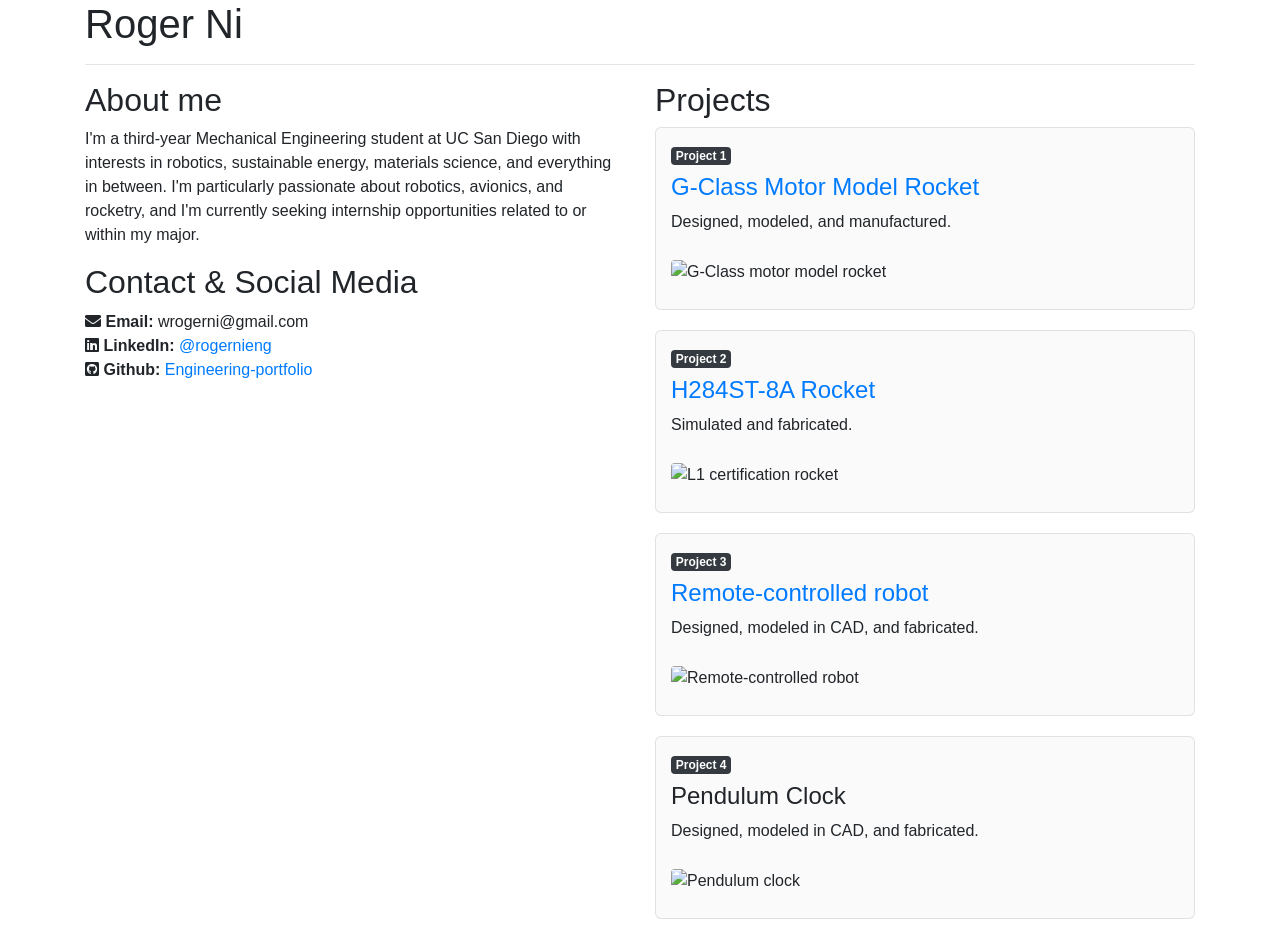
==== index.html @ e6479b38 "Update index.html" ====
<!DOCTYPE html>
<html lang="en">

<head>
    <meta charset="utf-8">
    <meta http-equiv="X-UA-Compatible" content="IE=edge">
    <meta name="viewport" content="width=device-width, initial-scale=1">
    <meta name="description" content="Roger Ni's engineering portfolio" />
    <meta property="og:type" content="website">
    <meta property="og:url" content="https://rogernieng.github.io/Engineering-portfolio/">
    <meta property="og:title" content="Roger Ni| Engineering Portfolio">
    <meta property="og:description" content="Mechanical Engineering student at UC San Diego specializing in robotics, avionics, and rocketry.">
    <meta property="og:image" content="https://rogernieng.github.io/Engineering-portfolio/images/project1mainpic.jpg">
    <title>Roger Nieng | Engineering Portfolio</title>
    <link rel="shortcut icon" type="image/png" href="images/favicon.png" />
    <link rel="stylesheet" href="https://stackpath.bootstrapcdn.com/bootstrap/4.1.3/css/bootstrap.min.css" integrity="sha384-MCw98/SFnGE8fJT3GXwEOngsV7Zt27NXFoaoApmYm81iuXoPkFOJwJ8ERdknLPMO"
        crossorigin="anonymous">
    <link rel="stylesheet" href="https://use.fontawesome.com/releases/v5.6.3/css/all.css" integrity="sha384-UHRtZLI+pbxtHCWp1t77Bi1L4ZtiqrqD80Kn4Z8NTSRyMA2Fd33n5dQ8lWUE00s/"
        crossorigin="anonymous">
    <link rel="stylesheet" type="text/css" href="https://fonts.googleapis.com/css?family=Quicksand|Marck+Script">
    <link rel="stylesheet" href="css/style.css">
    <style>
        .featured-project {
            border: 1px solid rgba(0, 0, 0, 0.1);
            border-radius: 6px;
            padding: 15px;
            margin-bottom: 20px;
            background-color: rgba(0, 0, 0, 0.02);
        }

        .featured-project .badge {
            margin-bottom: 8px;
        }

        .featured-project img {
            width: 100%;
            border-radius: 4px;
            margin-top: 10px;
            margin-bottom: 10px;
        }
    </style>
</head>

<body>
    <div class="container">
        <div class="header">
            <h1 class="username">Roger Ni</h1>
        </div>
        <hr class="line">
        <div class="row">
            <div class="col-md-6">
                <h2>About me</h2>
                <p>I'm a third-year Mechanical Engineering student at UC San Diego with interests in robotics, sustainable energy, materials science, and everything in between. I'm particularly passionate about robotics, avionics, and rocketry, and I'm currently seeking internship opportunities related to or within my major.</p>
        

                <h2>Contact & Social Media</h2>
                <p>
                    <i class="fas fa-envelope"></i>
                        <strong>Email: </strong>wrogerni@gmail.com
                        <br>
                    <i class="fab fa-linkedin"></i>
                        <strong>LinkedIn: </strong><a href="https://www.linkedin.com/in/rogernieng" target="_blank">@rogernieng</a>
                    <br>
                        <i class="fab fa-github-square"></i>
                        <strong>Github: </strong><a href="https://github.com/rogernieng/Engineering-portfolio" target="_blank">Engineering-portfolio</a>
                </p>
            </div>
            <div class="col-md-6">
                <h2>Projects</h2>

                <div class="featured-project">
                    <span class="badge badge-dark">Project 1</span>
                    <h4><a href="projects/project1.html">G-Class Motor Model Rocket</a></h4>
                    <p>Designed, modeled, and manufactured.</p>
                    <img src="images/project1mainpic.jpg" alt="G-Class motor model rocket">
                </div>
                <div class="featured-project">
                    <span class="badge badge-dark">Project 2</span>
                    <h4><a href="projects/rocket2.html">H284ST-8A Rocket</a></h4>
                    <p>Simulated and fabricated.</p>
                    <img src="images/rocket2.jpg" alt="L1 certification rocket">
                </div>

                <div class="featured-project">
                    <span class="badge badge-dark">Project 3</span>
                    <h4><a href="projects/project2.html">Remote-controlled robot</a></h4>
                    <p>Designed, modeled in CAD, and fabricated.</p>
                    <img src="images/robot.jpg" alt="Remote-controlled robot">
                    
                </div>
                <div class="featured-project">
                    <span class="badge badge-dark">Project 4</span>
                    <h4>Pendulum Clock</h4>
                    <p>Designed, modeled in CAD, and fabricated.</p>
                    <img src="images/clock.jpg" alt="Pendulum clock">
                </div>

            </div>
        </div>
    </div>
</body>

</html>

</html>
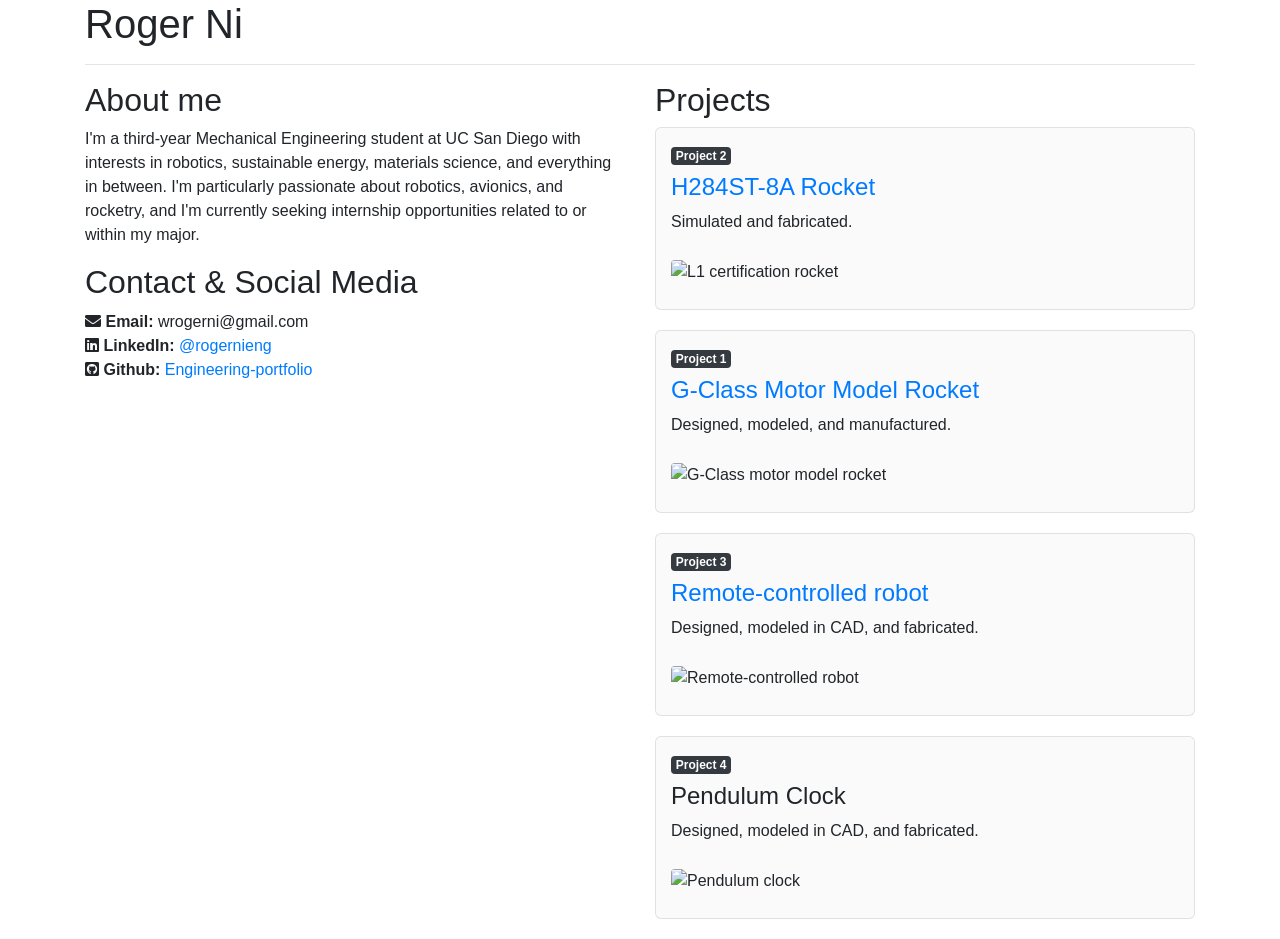
==== commit 376d4d83: "Update index.html" ====
--- a/index.html
+++ b/index.html
@@ -67,19 +67,20 @@
             </div>
             <div class="col-md-6">
                 <h2>Projects</h2>
-
+                <div class="featured-project">
+                    <span class="badge badge-dark">Project 2</span>
+                    <h4><a href="projects/rocket2.html">H284ST-8A Rocket</a></h4>
+                    <p>Simulated and fabricated.</p>
+                    <img src="images/rocket2.jpg" alt="L1 certification rocket">
+                </div>
+                
                 <div class="featured-project">
                     <span class="badge badge-dark">Project 1</span>
                     <h4><a href="projects/project1.html">G-Class Motor Model Rocket</a></h4>
                     <p>Designed, modeled, and manufactured.</p>
                     <img src="images/project1mainpic.jpg" alt="G-Class motor model rocket">
                 </div>
-                <div class="featured-project">
-                    <span class="badge badge-dark">Project 2</span>
-                    <h4><a href="projects/rocket2.html">H284ST-8A Rocket</a></h4>
-                    <p>Simulated and fabricated.</p>
-                    <img src="images/rocket2.jpg" alt="L1 certification rocket">
-                </div>
+
 
                 <div class="featured-project">
                     <span class="badge badge-dark">Project 3</span>
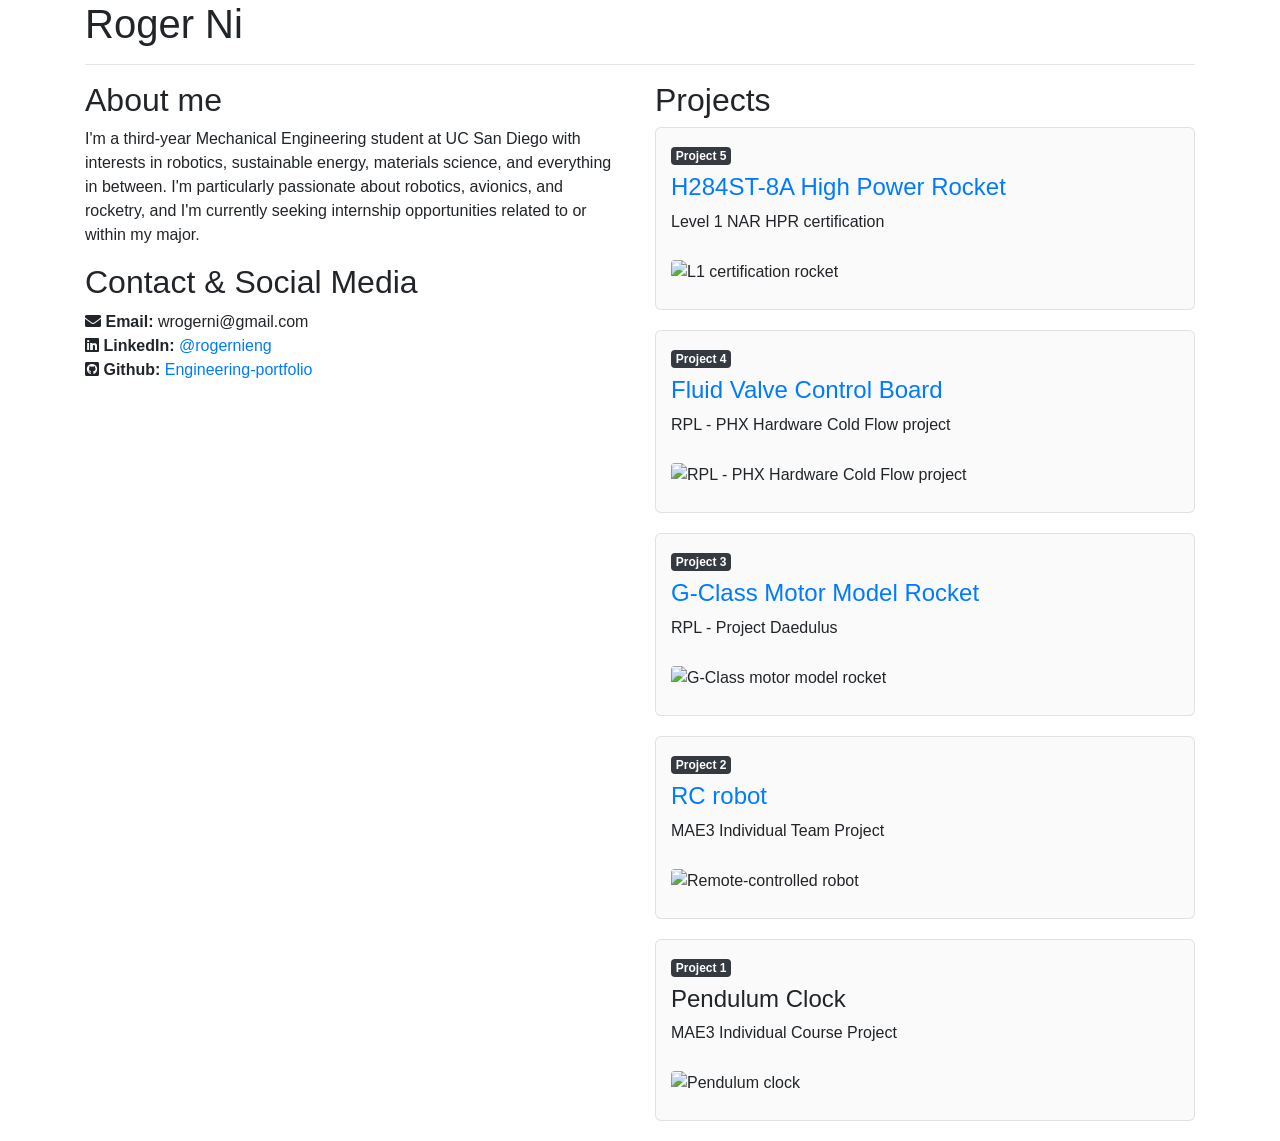
==== commit bc868251: "Update index.html" ====
--- a/index.html
+++ b/index.html
@@ -68,31 +68,38 @@
             <div class="col-md-6">
                 <h2>Projects</h2>
                 <div class="featured-project">
-                    <span class="badge badge-dark">Project 2</span>
-                    <h4><a href="projects/rocket2.html">H284ST-8A Rocket</a></h4>
-                    <p>Simulated and fabricated.</p>
+                    <span class="badge badge-dark">Project 5</span>
+                    <h4><a href="projects/rocket2.html">H284ST-8A High Power Rocket</a></h4>
+                    <p>Level 1 NAR HPR certification</p>
                     <img src="images/rocket2.jpg" alt="L1 certification rocket">
+                </div>
+                  
+            <div class="featured-project">
+                    <span class="badge badge-dark">Project 4</span>
+                    <h4><a href="projects/Hardware1.html">Fluid Valve Control Board</a></h4>
+                    <p>RPL - PHX Hardware Cold Flow project</p>
+                    <img src="images/project1mainpic.jpg" alt="RPL - PHX Hardware Cold Flow project">
                 </div>
                 
                 <div class="featured-project">
-                    <span class="badge badge-dark">Project 1</span>
+                    <span class="badge badge-dark">Project 3</span>
                     <h4><a href="projects/project1.html">G-Class Motor Model Rocket</a></h4>
-                    <p>Designed, modeled, and manufactured.</p>
+                    <p>RPL - Project Daedulus</p>
                     <img src="images/project1mainpic.jpg" alt="G-Class motor model rocket">
                 </div>
 
 
                 <div class="featured-project">
-                    <span class="badge badge-dark">Project 3</span>
-                    <h4><a href="projects/project2.html">Remote-controlled robot</a></h4>
-                    <p>Designed, modeled in CAD, and fabricated.</p>
+                    <span class="badge badge-dark">Project 2</span>
+                    <h4><a href="projects/project2.html">RC robot</a></h4>
+                    <p>MAE3 Individual Team Project</p>
                     <img src="images/robot.jpg" alt="Remote-controlled robot">
                     
                 </div>
                 <div class="featured-project">
-                    <span class="badge badge-dark">Project 4</span>
+                    <span class="badge badge-dark">Project 1</span>
                     <h4>Pendulum Clock</h4>
-                    <p>Designed, modeled in CAD, and fabricated.</p>
+                    <p>MAE3 Individual Course Project</p>
                     <img src="images/clock.jpg" alt="Pendulum clock">
                 </div>
 
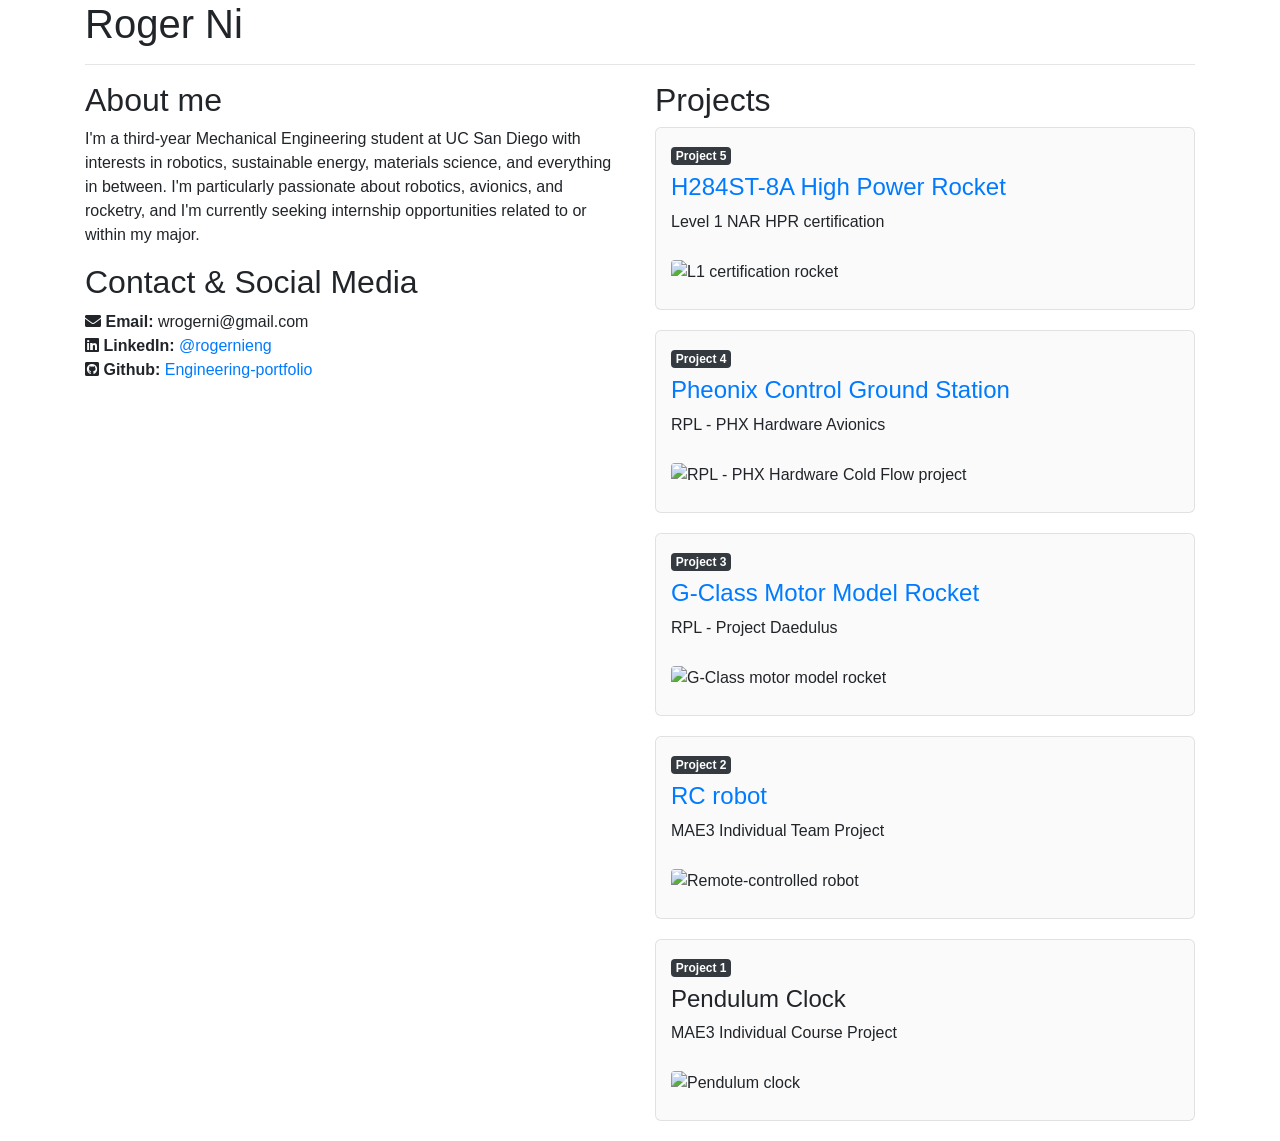
==== commit 1751cb2f: "Update index.html" ====
--- a/index.html
+++ b/index.html
@@ -76,8 +76,8 @@
                   
             <div class="featured-project">
                     <span class="badge badge-dark">Project 4</span>
-                    <h4><a href="projects/Hardware1.html">Fluid Valve Control Board</a></h4>
-                    <p>RPL - PHX Hardware Cold Flow project</p>
+                    <h4><a href="projects/Hardware1.html">Pheonix Control Ground Station</a></h4>
+                    <p>RPL - PHX Hardware Avionics</p>
                     <img src="images/project1mainpic.jpg" alt="RPL - PHX Hardware Cold Flow project">
                 </div>
                 
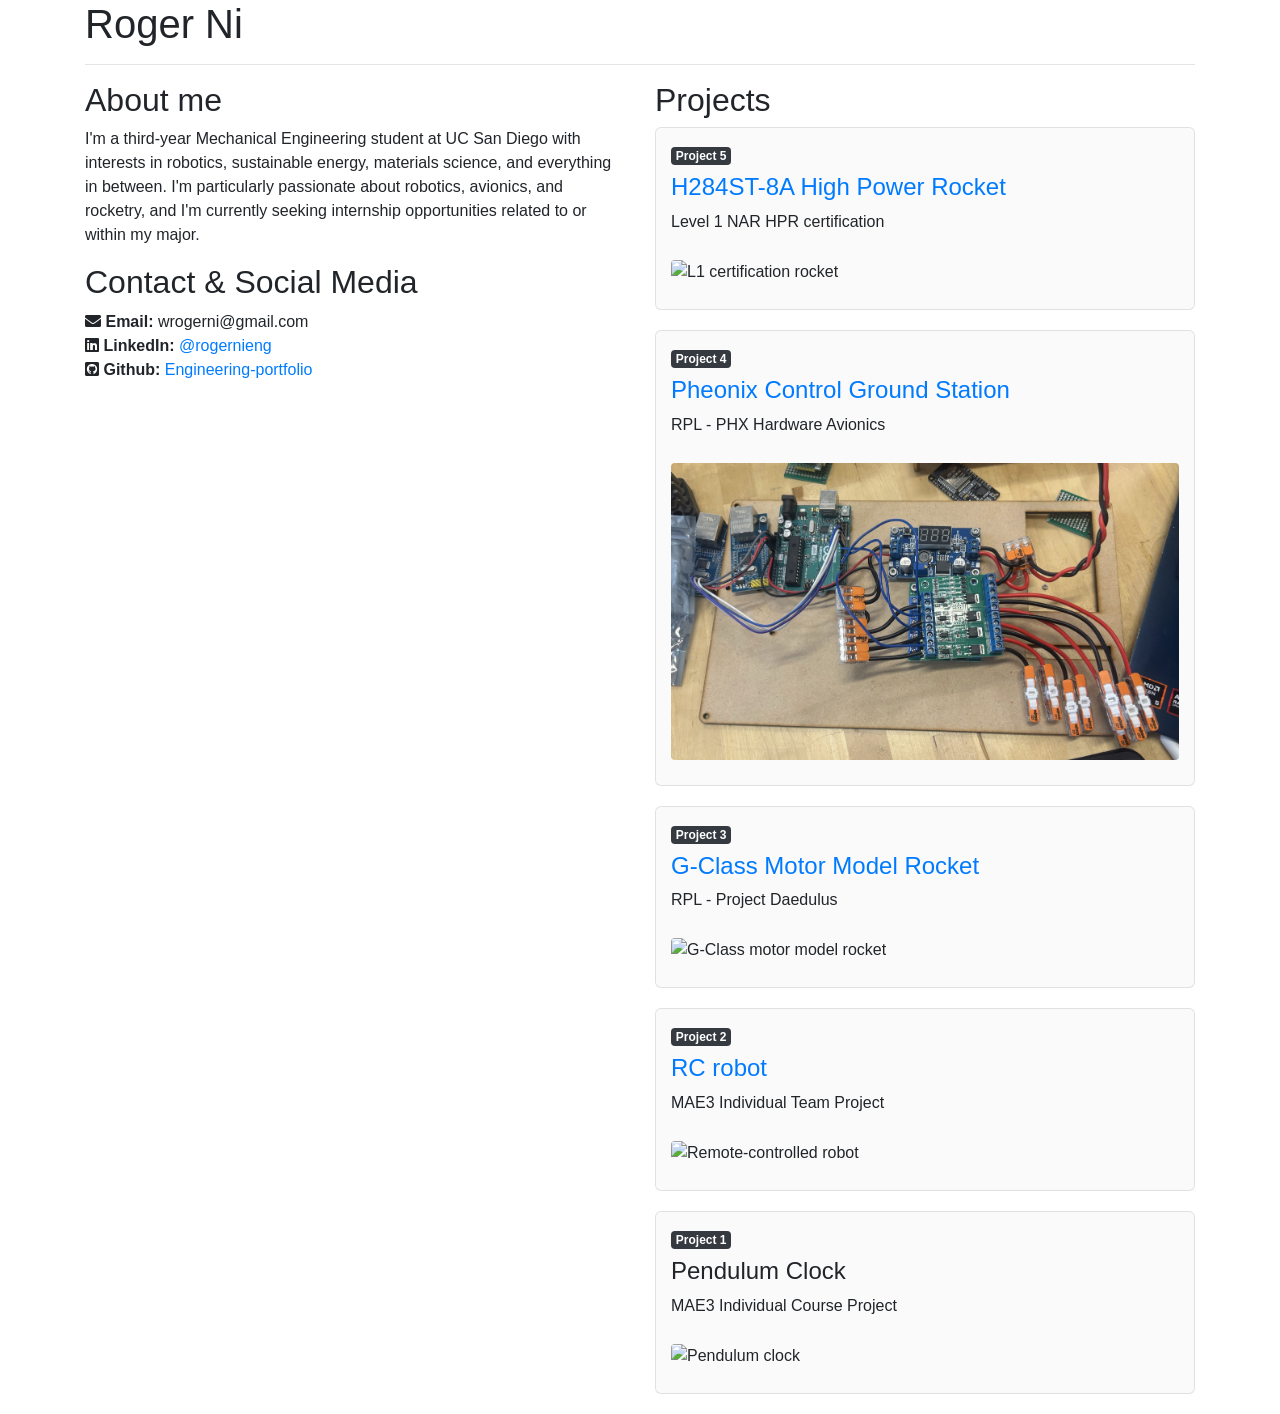
==== commit dd28bd6b: "Update index.html" ====
--- a/index.html
+++ b/index.html
@@ -78,7 +78,7 @@
                     <span class="badge badge-dark">Project 4</span>
                     <h4><a href="projects/Hardware1.html">Pheonix Control Ground Station</a></h4>
                     <p>RPL - PHX Hardware Avionics</p>
-                    <img src="images/project1mainpic.jpg" alt="RPL - PHX Hardware Cold Flow project">
+                    <img src="images/p4home.jpg" alt="RPL - PHX Hardware Cold Flow project">
                 </div>
                 
                 <div class="featured-project">
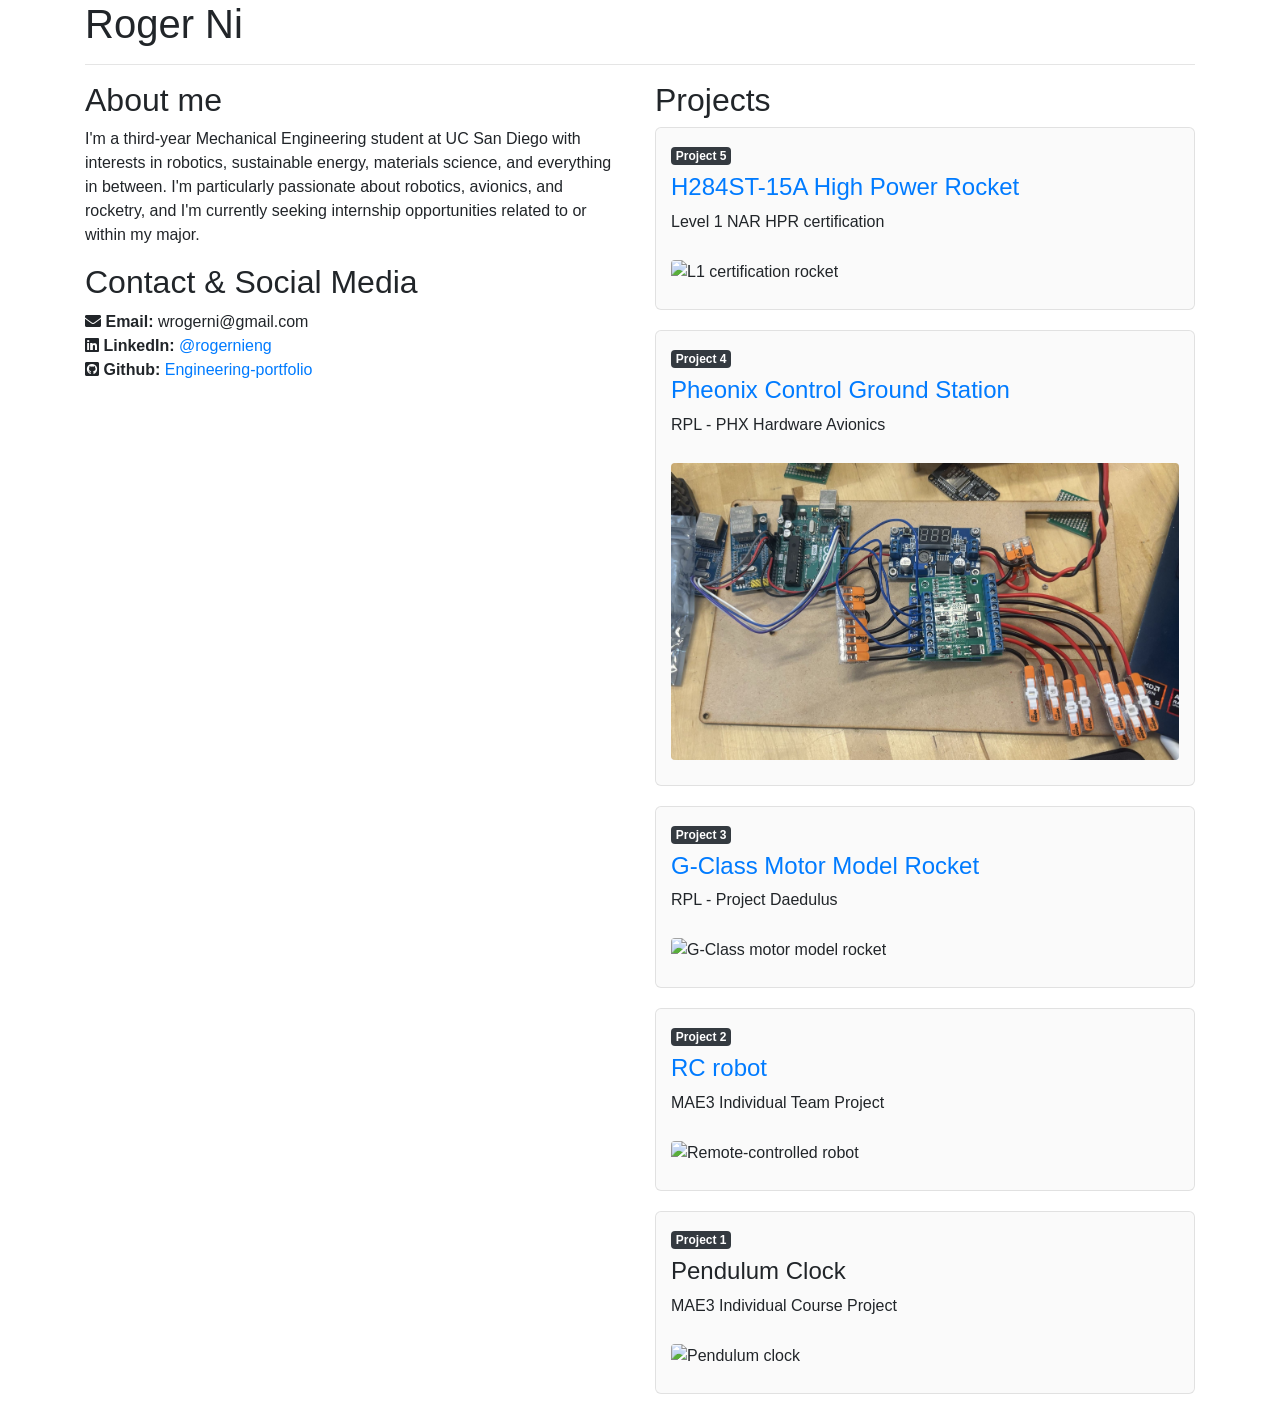
==== commit e6203355: "Update index.html" ====
--- a/index.html
+++ b/index.html
@@ -69,7 +69,7 @@
                 <h2>Projects</h2>
                 <div class="featured-project">
                     <span class="badge badge-dark">Project 5</span>
-                    <h4><a href="projects/rocket2.html">H284ST-8A High Power Rocket</a></h4>
+                    <h4><a href="projects/rocket2.html">H284ST-15A High Power Rocket</a></h4>
                     <p>Level 1 NAR HPR certification</p>
                     <img src="images/rocket2.jpg" alt="L1 certification rocket">
                 </div>
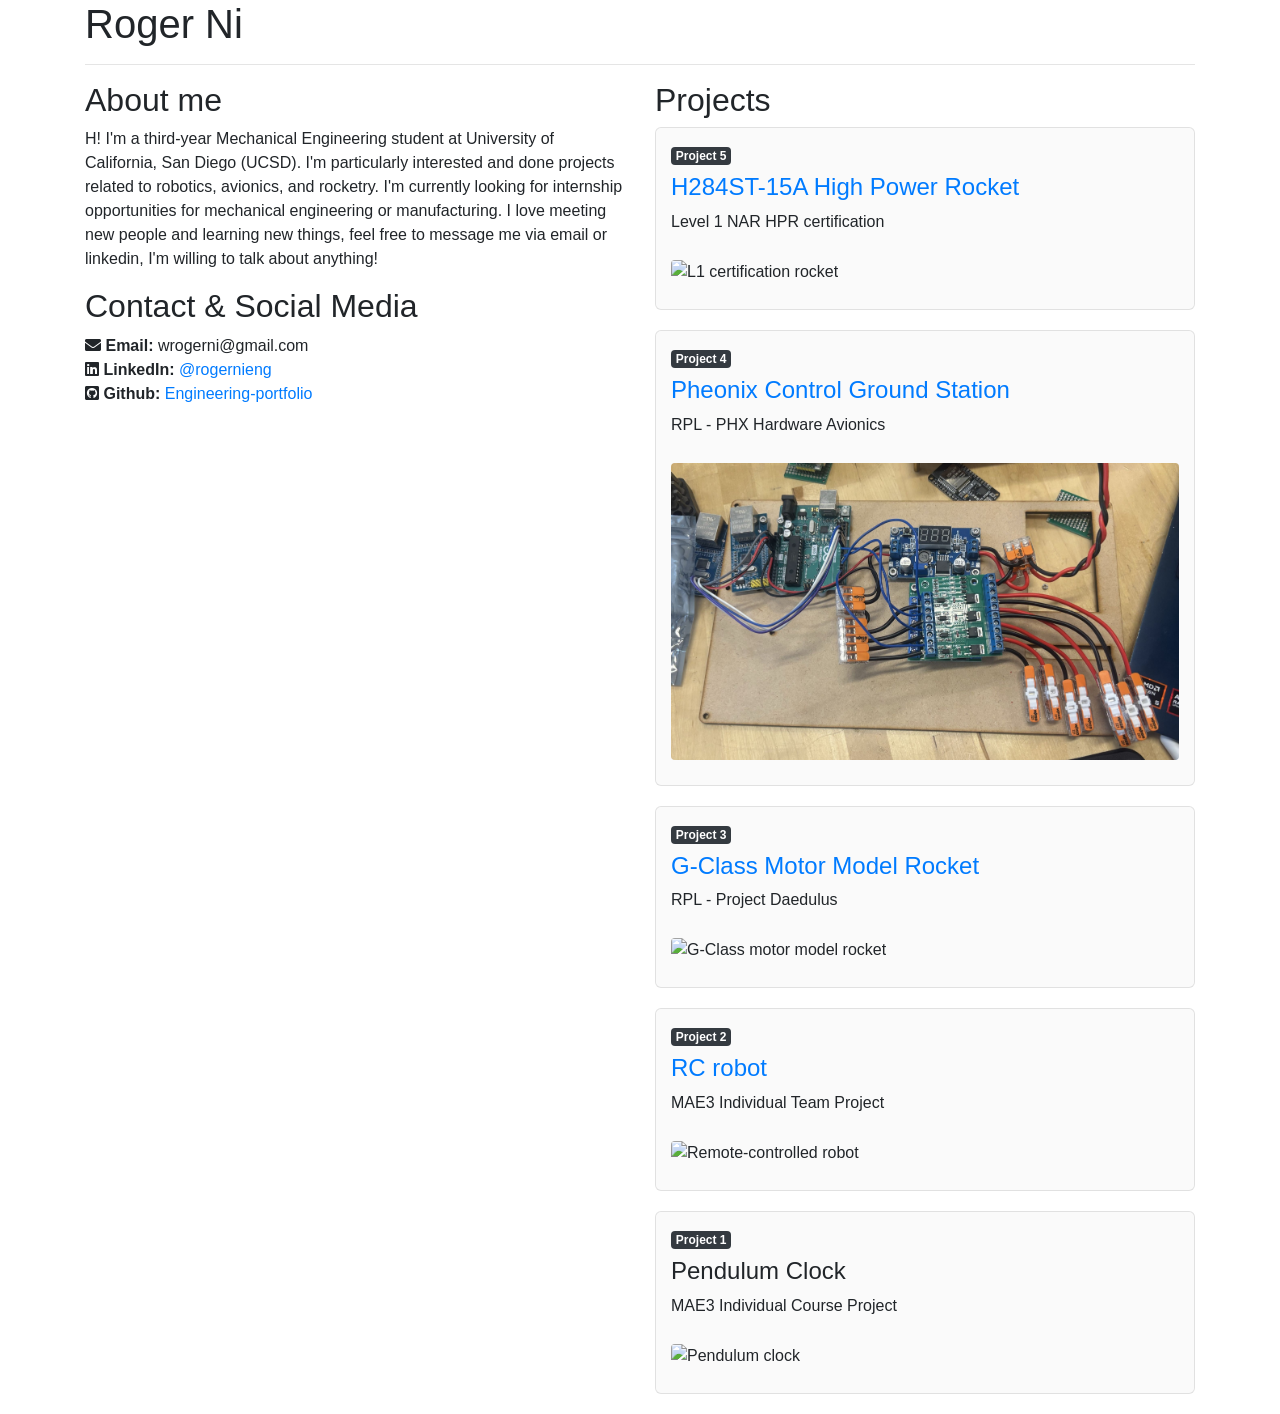
==== commit 27002c52: "Update index.html" ====
--- a/index.html
+++ b/index.html
@@ -50,7 +50,7 @@
         <div class="row">
             <div class="col-md-6">
                 <h2>About me</h2>
-                <p>I'm a third-year Mechanical Engineering student at UC San Diego with interests in robotics, sustainable energy, materials science, and everything in between. I'm particularly passionate about robotics, avionics, and rocketry, and I'm currently seeking internship opportunities related to or within my major.</p>
+                <p>H! I'm a third-year Mechanical Engineering student at University of California, San Diego (UCSD).  I'm particularly interested and done projects related to robotics, avionics, and rocketry. I'm currently looking for internship opportunities for mechanical engineering or manufacturing. I love meeting new people and learning new things, feel free to message me via email or linkedin, I'm willing to talk about anything!</p>
         
 
                 <h2>Contact & Social Media</h2>
